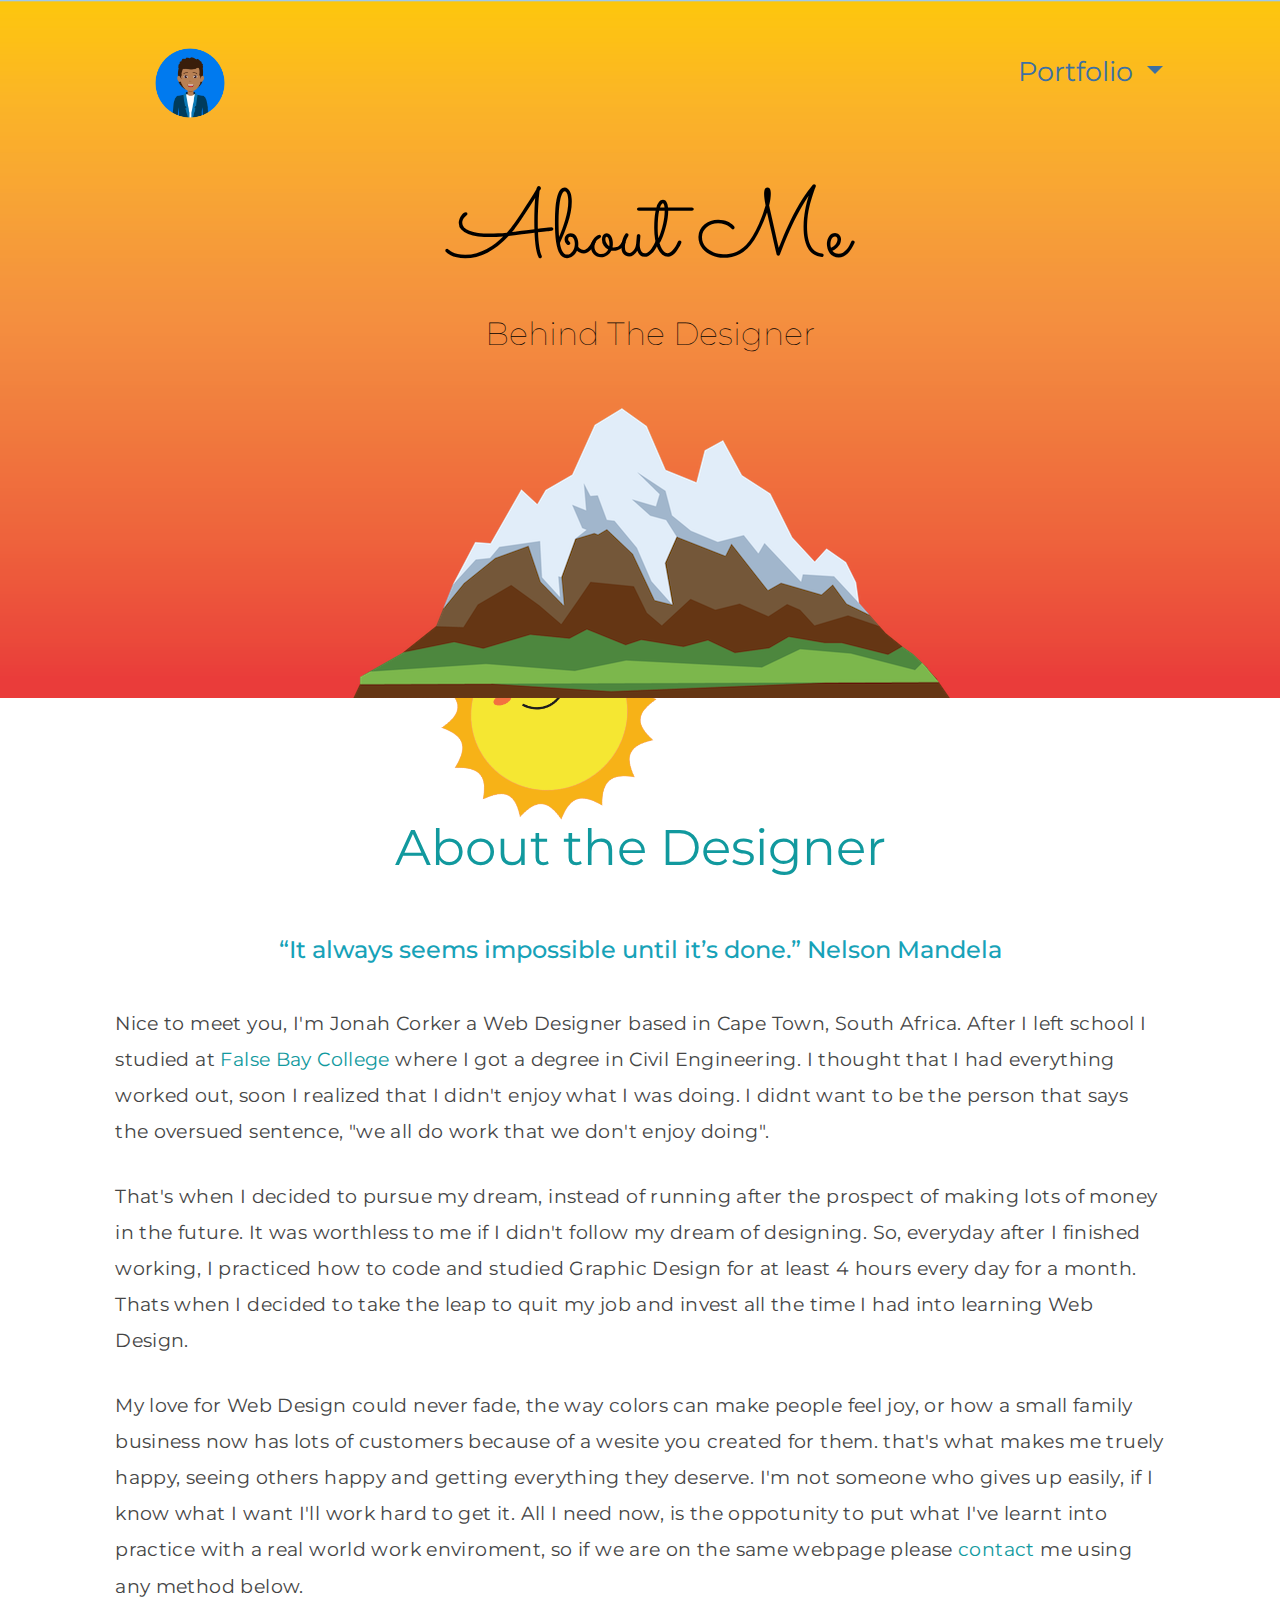
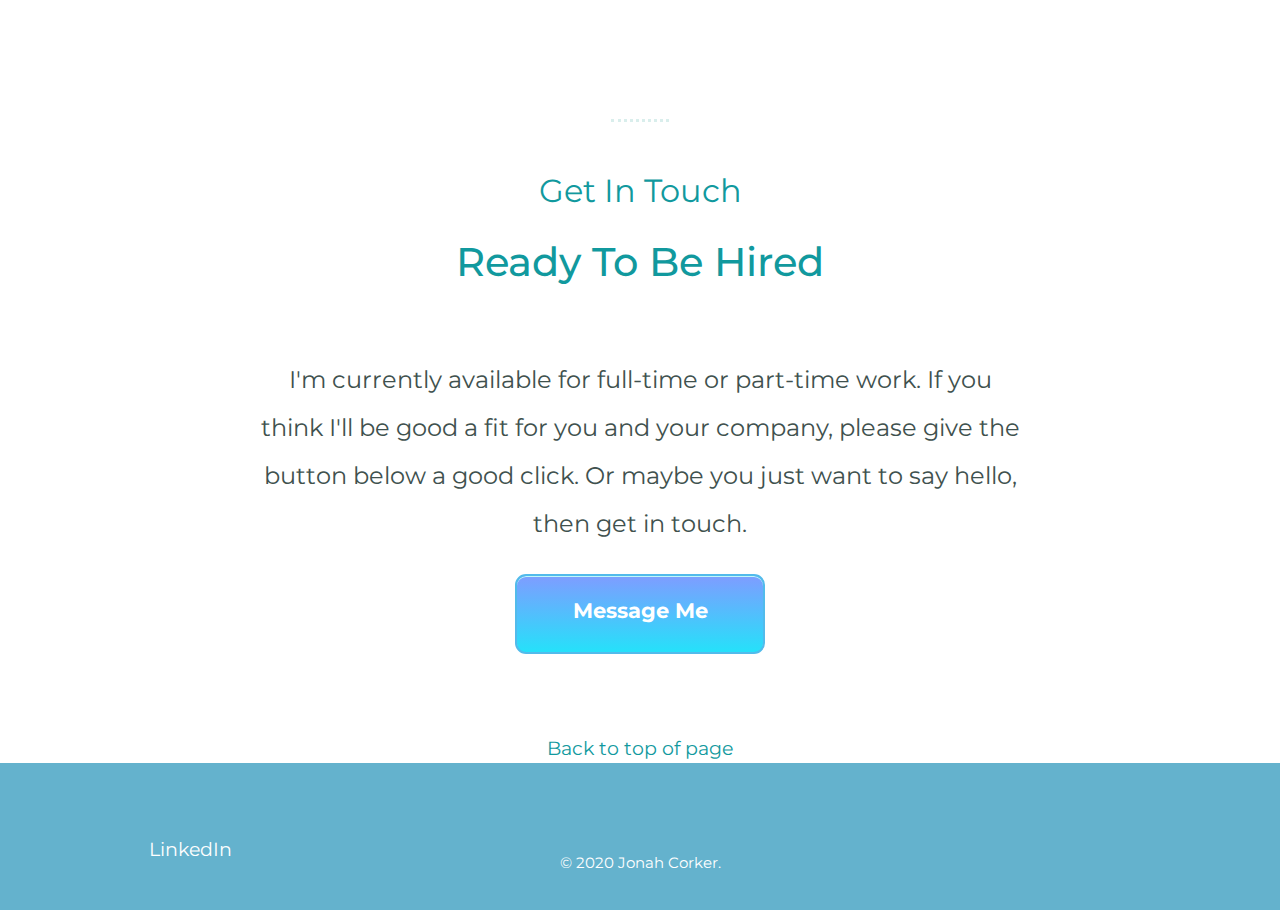
==== About.html @ 1d86929e "Add files via upload" ====
<!DOCTYPE html>
<html lang="en" dir="ltr">

<head>
  <meta charset="utf-8">

  <title>Jonah Corker-Web Designer</title>
  <link rel="stylesheet" href="https://stackpath.bootstrapcdn.com/bootstrap/4.4.1/css/bootstrap.min.css" integrity="sha384-Vkoo8x4CGsO3+Hhxv8T/Q5PaXtkKtu6ug5TOeNV6gBiFeWPGFN9MuhOf23Q9Ifjh" crossorigin="anonymous">

  <link rel="stylesheet" href="css/styles.css">
  <link rel="stylesheet" href="Queries/queries.css">
  <link rel="icon" href="favicon (4).ico">

  <link href="https://fonts.googleapis.com/css?family=Montserrat|Oswald|Roboto+Condensed|Sacramento|Work+Sans&display=swap" rel="stylesheet">
  <link href="https://fonts.googleapis.com/css?family=Merriweather|Montserrat|Oswald|Roboto+Condensed|Sacramento|Work+Sans&display=swap" rel="stylesheet">



  <script src="https://code.jquery.com/jquery-3.5.1.slim.min.js" integrity="sha384-DfXdz2htPH0lsSSs5nCTpuj/zy4C+OGpamoFVy38MVBnE+IbbVYUew+OrCXaRkfj" crossorigin="anonymous"></script>
  <script src="https://cdn.jsdelivr.net/npm/popper.js@1.16.0/dist/umd/popper.min.js" integrity="sha384-Q6E9RHvbIyZFJoft+2mJbHaEWldlvI9IOYy5n3zV9zzTtmI3UksdQRVvoxMfooAo" crossorigin="anonymous"></script>
  <script src="https://stackpath.bootstrapcdn.com/bootstrap/4.5.0/js/bootstrap.min.js" integrity="sha384-OgVRvuATP1z7JjHLkuOU7Xw704+h835Lr+6QL9UvYjZE3Ipu6Tp75j7Bh/kR0JKI" crossorigin="anonymous"></script>




</head>

<body>
  <a id="top"></a>

<!--////////////////////////////////// NAVBAR///////////////////////////////////// -->


<img class="sunset2" src="images\sunset.png" alt="">

  <nav class="navbar2 navbar-expand-lg">
  <a class="navbar-brand2" href="index.html"><img class=" profileboy3" src="images\jonah.png"></a>

   <ul class="about-down nav-item dropdown">

 <a class="MENU3 nav-link dropdown-toggle" href="#" id="navbarDropdown" role="button" data-toggle="dropdown" aria-haspopup="true" aria-expanded="false">
   Portfolio
 </a>
 <div class="About-dropdown dropdown-menu" aria-labelledby="navbarDropdown">

   <a class="About-dropper dropdown-item" href="Portfolio.html">Web-Design Projects</a>
   <a class="About-dropper dropdown-item" href="Javascript-Games.html">Javascript Projects</a>
 </div>
</ul>

</nav>
<!-- /////////////////////////TOP SECTION SUNSET//////////////// -->

<img class="Sunshine2" src="images\sun.png" alt="smiling sun">

<img class="mountain3" src="images\mountain.png" alt="">

<div class="About-Heading">
  <h1 class="about-me">About Me</h1>
  <h2 class="subheding"> Behind The Designer</h2>
</div>

<!--////////////////// TOP SUNSET SECTION END///////////////////////// -->




<!-- ///////////////////////////About Text Section//////////// -->



<h2 class="Bio">About the Designer</h2>

<h4 class="quote">
  “It always seems impossible until it’s done.” Nelson Mandela
  </h4>




<p class="About-story">Nice to meet you, I'm Jonah Corker a Web Designer based in Cape Town, South Africa.
  After I left school I studied at <a class="contactabout" href="https://www.falsebaycollege.co.za/index.php?option=com_content&view=featured&Itemid=101">False Bay College</a>
  where I got a degree in Civil Engineering. I thought that I had everything worked out, soon I realized that I didn't enjoy what I was doing. I didnt want to be the person that says
  the oversued sentence, "we all do work that we don't enjoy doing".</p>

<p class="About-story"> That's when I decided to pursue my dream, instead of running after the prospect of making lots of money in the future.
   It was worthless to me if I didn't follow my dream of designing. So, everyday after I finished working, I practiced how to code and studied Graphic Design for at least 4 hours every day for a month.
  Thats when I decided to take the leap to quit my job and invest all the time I had into learning Web Design.</p>

<p class="About-story last-paragraph">My love for Web Design could never fade, the way colors can make people feel joy, or how a small family business now has lots of customers because of a wesite you created for them.
  that's what makes me truely happy, seeing others happy and getting everything they deserve. I'm not someone who gives up easily, if I know what I want I'll work hard to get it. All I need now, is the oppotunity to
  put what I've learnt into practice with a real world work enviroment, so if we are on the same webpage please <a class="contactabout" href="mailto:jonahcorker@gmail.com">contact</a> me using any method below.</p>



    <hr>






<div id="contactsection">


  <div class="contact-me">
    <h2 class="end-heading">Get In Touch</h2>
    <h3 class="endsentence">Ready To Be Hired</h3>

    <p class="contact">I'm currently available for full-time or part-time work.
      If you think I'll be good a fit for you and your company, please give the button below a good click. Or maybe you just want to say hello, then get in touch. <table>
      </table>
    </p>

    <a class="testbutton" href="mailto:jonahcorker@gmail.com">Message Me</a>
  </div>

<a class="top" href="#top">Back to top of page</a>




  <div class="bottom-container">


<a class="socials" href="https://www.linkedin.com/in/jonah-corker/">LinkedIn</a>

    <p class="cc">© 2020 Jonah Corker.</p>
  </div>


</div>

<script src="https://ajax.googleapis.com/ajax/libs/jquery/3.3.1/jquery.min.js"></script>
  <script src="index.js" charset="utf-8"></script>
</body>

</html>
---- css/styles.css ----
html, body {
  color: #40514E;
  margin: 0;
  text-align: center;
  font-family: 'Montserrat';
  width: 100%;
  margin: 0px;
  padding: 0px;
  overflow-x: hidden;
}

a {
  text-decoration: none;
}

.top{

  font-size: 1.2rem;
  color: #11999E;
  margin-bottom: 200px;
}



h1 {
  margin-top: 0;
  font-family: 'Sacramento';
  font-size: 6rem;
  margin: 10px 0px 20px 0px;
  color: #66BFBF;
}

h2 {
  font-family: 'Montserrat';
  font-size: 2rem;
  color: #11999E;
  font-weight: normal;
  margin-top: 20px;
}

h3 {
  color: #11999E;
  font-size: 2rem;
}

hr {
  border: dotted;
  color: #d9eeec;
  width: 4%;
  border-bottom: none;
  margin: 50px auto;
}

p {
  font-size: 1.5rem;
}

.navbar-brand {
  margin-left: 10%;
  padding: 40px;
}

.dropper {
  color: #3c70a4;
}

.profileboy3 {
  padding: 1px;
  border-radius: 100%;
}

.nav-item {
  margin-right: 5%;
  padding: 10px;
}

.navbar {
  background-color: #d9eeec;
}

.navbar .navbar-brand {
  color: #64b2cd;
}

.nav-link {
  position: relative;
  right: 5rem;
  color: #3c70a4;
  font-size: 1.3rem;
  padding-right: 200px;
}

.index-menu{
  background-color: #11999E;

}
.index-menu:hover{
  background-color:#d9eeec; ;
}
.index-dropper{
  color: white;
}
.index-dropper:hover{
  color: white;
  background-color: #11999E;
}

.lesson-picker {
  -webkit-transition: all 1s ease;
  /* Safari and Chrome */
  -moz-transition: all 1s ease;
  /* Firefox */
  -ms-transition: all 1s ease;
  /* IE 9 */
  -o-transition: all 1s ease;
  /* Opera */
  transition: all 1s ease;
}

.lesson-picker:hover {
  -webkit-transform: scale(1.02);
  /* Safari and Chrome */
  -moz-transform: scale(1.02);
  /* Firefox */
  -ms-transform: scale(1.02);
  /* IE 9 */
  -o-transform: scale(1.02);
  /* Opera */
  transform: scale(1.07);
}









.profileboy3 {
  height: 72px;
  width: 72px;
}

.topcontainer {
  background-color: #d9eeec;
  position: relative;
  padding: 90px 0px 0px 0px;
  display: block;
}

.middle-container {
  margin: 100px 0px;
}

.bottom-container {
  background-color: #64b2cd;
  padding: 40px 0 20px;
}

.cc {
  color: white;
  font-size: 15px;
  padding-top: 20px;
}

.greeting {
  font-size: 2.6rem;
}

.aka {
  padding-bottom: 15px;
}

.intro {
  width: 40%;
  margin: auto;
  font-size: 1.9rem;
  padding-top: 20px;
}

.profileboy {
  border-radius: 100px;
  width: 170px;
  height: 170px;
}

.profile {
  text-align: center;
  padding: 20px 0px 60px 0px
}

.skills-heading {
  font-size: 2.4rem;
  ;
}

.skill-row {
  padding-top: 30px;
}

.skills {
  padding: 30px 0px 0px 0px;
}

.skillsheading {
  padding-bottom: 40px;
  font-family: "Montserrat";
}

.profileboy2 {
  border-radius: 100px;
  width: 38%;
  float: left;
  padding-right: 40px;
  padding-bottom: 40px;
}

.skill-row {
  width: 60%;
  margin: 24px auto 100px auto;
  text-align: left;
  line-height: 2;
  padding-bottom: 5px;
}

.design-line {
  padding-left: 30px;
}

.monitor {
  float: right;
  padding: 30px
}

.cloud1 {
  position: absolute;
  top: 40px;
  left: 850px;
}

.cloud2 {
  position: absolute;
  top: 200px;
  left: 320px;
}

.mountain {
  position: relative;
}

.Sunshine {
  position: absolute;
  right: 420px;
  bottom: 140px;
  width: 17%;
}

.contact {
  width: 60%;
  margin: 50px auto 10px;
  line-height: 2;
}

.contact-me {
  padding: 0 0 5rem;
  ;
}

.testbutton {
  -moz-box-shadow: inset 0px 1px 0px 0px #c0f8fa;
  -webkit-box-shadow: inset 0px 1px 0px 0px #c0f8fa;
  box-shadow: inset 0px 1px 0px 0px #c0f8fa;
  background: -webkit-gradient(linear, left top, left bottom, color-stop(0.05, #7aa0ff), color-stop(1, #25e1fa));
  background: -moz-linear-gradient(center top, #7aa0ff 5%, #25e1fa 100%);
  filter: progid:DXImageTransform.Microsoft.gradient(startColorstr='#7aa0ff', endColorstr='#25e1fa');
  background-color: #7aa0ff;
  -webkit-border-top-left-radius: 11px;
  -moz-border-radius-topleft: 11px;
  border-top-left-radius: 11px;
  -webkit-border-top-right-radius: 11px;
  -moz-border-radius-topright: 11px;
  border-top-right-radius: 11px;
  -webkit-border-bottom-right-radius: 11px;
  -moz-border-radius-bottomright: 11px;
  border-bottom-right-radius: 11px;
  -webkit-border-bottom-left-radius: 11px;
  -moz-border-radius-bottomleft: 11px;
  border-bottom-left-radius: 11px;
  text-indent: 0;
  border: 2px solid #52bbeb;
  display: inline-block;
  color: #ffffff;
  font-family: "Montserrat"sans-serif;
  font-size: 21px;
  font-weight: bold;
  font-style: normal;
  height: 80px;
  line-height: 70px;
  width: 250px;
  text-decoration: none;
}

.testbutton:hover {
  text-decoration: none;
  text-align: center;
  text-shadow: 1px 1px 0px #54b0cc;
  background: -webkit-gradient(linear, left top, left bottom, color-stop(0.05, #25e1fa), color-stop(1, #7aa0ff));
  background: -moz-linear-gradient(center top, #25e1fa 5%, #7aa0ff 100%);
  filter: progid:DXImageTransform.Microsoft.gradient(startColorstr='#25e1fa', endColorstr='#7aa0ff');
  background-color: #25e1fa;
  color: white;
}

/* .......................Portfolio........................... */
.Portfolio-drop{
  background-color: #66BFBF;
  padding: 1rem 0rem;

}
.Portfolio-drop:hover{
  background-color: #d9eeec;

}


.index-dropper2{
  color: white;
  }
.index-dropper2:hover{
  color: #66BFBF;
  background-color: #d9eeec;

}


.topcontainerportfolio {
  background-color: #16213e;
  position: relative;
  padding: 90px 0px 0px 0px;
  display: block;
}

.cloud1portfolio {
  position: absolute;
  top: 40px;
  left: 850px;
}

.portfolioheading {
  position: relative;
}

.glowing {
  color: white;
}

.stars {
  position: absolute;
  right: 193px;
  bottom: 63px;
  width: 80%
}

.portfolioheading {
  font-size: 7rem;
  padding-bottom: 30px;
  color:
}

.cloud2portfolio {
  position: absolute;
  top: 200px;
  left: 320px;
  bottom: 400px;
  margin-bottom: 50px;
}

.mountainport {
  position: relative;
  right: -12px;
}

.moon {
  padding-top: 30px;
  position: absolute;
  right: 382px;
  bottom: 150px;
  width: 20%;
}

.laptop-gif {
  border-radius: 100%;
  padding: 20px 0px 20px 0px;
  width: 16%;
}

.middleportfolio-container {
  padding-top: 30px;
  padding-bottom: 30px;
}

.port-heading {
  padding-left: 27%;
  padding-right: 27%;
  font-weight: 600;
  letter-spacing: 10%;
}

.port-paragraph {
  padding: 3% 20% 5% 20%;
}

.second-portfoliocontainer {
  background-color: inherit;
}

#website1 {
  text-align: center;
  padding: 2% 21%;
  background-color: #ff4c68;
  border-collapse: collapse;
}

#website2 {
  background-color: #142850;
  text-align: center;
  padding: 2% 21%;
  border-collapse: collapse;
}

#website3 {
  text-align: center;
  padding: 2% 21%;
  background-color: #e8e4e1;
}

#website4 {
  text-align: center;
  padding: 2% 21%;
  background-color: #ffc38b;
}

.card-text {
  padding-bottom: 2rem;
  padding-top: 2rem;
}

.T-D {
  color: white;
  background-color: #ff4c68;
  padding-bottom: 7rem;
  padding-top: 7rem
}

.D-D {
  color: white;
  background-color: #142850;
  padding-bottom: 2rem;
  padding-top: 3rem
}

.W-D {
  color: black;
  background-color: #e8e4e1;
  padding-bottom: 2rem;
  padding-top: 3rem;
  font-weight: bold;
}

.C-D {
  color: black;
  background-color: #ffc38b;
  padding-bottom: 2rem;
  padding-top: 3rem;
  font-weight: bold;
}

.portsite3 {
  background-color: #e8e4e1;
}

.Tindog-button {
  padding-left: 4em;
  padding-right: 4em;
  padding-top: 1em;
  padding-bottom: 0.9em;
  font-size: 2rem;
  font-weight: bold;
}

.Design-button {
  padding-left: 4em;
  padding-right: 4em;
  padding-top: 1em;
  padding-bottom: 0.9em;
  font-size: 2rem;
  font-weight: bold;
}

.Wordpress-button {
  padding-left: 4em;
  padding-right: 4em;
  padding-top: 1em;
  padding-bottom: 0.9em;
  font-size: 2rem;
  font-weight: bold;
}

.Wordpress-button {
  padding-left: 4em;
  padding-right: 4em;
  padding-top: 1em;
  padding-bottom: 0.9em;
  font-size: 2rem;
  font-weight: bold;
}

#contactsection2 {
  padding-top: 5%;
}

.contact-section {
  font-weight: 700%;
  font-size: 2rem;
}

.endsentence2 {
  padding-top: 3%;
}

.navbar-toggler-icon {
  font-size: 2.8rem;
  color: #66BFBF;
  margin-left: -128%;
}

/* ///////////////////////////////////ABOUT STYLES////////////////////////////////// */
.navbar2 {
  position: absolute;
}


.navbar-brand2{
position: relative;
top: -40.7rem;
}

.about-down{
position: relative;
top: -46rem;
left: 67rem;
font-size: 1.8rem;
}

.nav-link{
  font-size: 1.7rem;

}

.About-dropdown{
  background-color: #66BFBF;
}
.About-dropdown:hover{
  background-color: #fca652;
}
.About-dropper:hover{
  background-color:  #66BFBF;
}

.clickables {
  position: relative;
  top: -120px;
  right: -900px;
}

.clicks {
  color: black;
}

.Sunshine2 {
  position: absolute;
  transform: rotate(330deg);
  left: 440px;
  bottom: 5rem;
  width: 17%;
}

.sunset2 {
  height: 698px;
}

.mountain3 {
  position: absolute;
  top: 19.42rem;
  right: 330px;
  padding-top: 30px;
}

.Bio{
  padding-top: 100px;
  padding-bottom: 30px;
  font-size: 50px;
}

.quote{
  color: #17a2b8;
  padding: 20px 10px;

}

.About-Heading {
  position: absolute;
  top: 170px;
  right: 430px;
}

.about-me {
  color: black;
  font-weight: 2px;
}

.About-story {
  text-align: left;
  padding-top: 1%;
  padding-left: 9%;
  padding-right: 9%;
  font-weight: 400;
  font-size: 19px;
  letter-spacing: .02em;
  line-height: 1.9em;
  color: #454545;
}

.last-paragraph {
  padding-bottom: 5%;
}

.subheding {
  color: black;
  font-weight: 8;
}

.endsentence{
  font-size: 40px;
  padding: 20px;
}

.bottom-container3 {
  background-color: #64b2cd;
  padding: 40px 0 20px;
}

.socials {
  position: relative;
  right : 450px;
  top: 32px;
  text-decoration: none;
  font-size: 1.2rem;

  margin: 20px 10px;
  color: white;
  padding-top: 10px;
  text-align: left;
}

.socials:hover{
  color:#17a2b8;
}



.contactabout {
  text-decoration: none;
  color: #11999E;
}
/* /////////////////////////////////JAVASCRIPT GAMES/////////////////////// */

.jav-link{
  color: white;
}

.java-menu {
  padding: 1rem 0rem;
  background-color: #d9eeec;
}
.java-menu:hover{
background-color: #11999E;
}

.java-dropper {
  color: #11999E;
}
.java-dropper:hover{
  color: white;
  background-color:  #11999E;
}

.java-Sunshine{
  position: absolute;
  right: 470px;
  bottom: 170px;
  width: 17%;
  transform: rotate(350deg);

}


.java-heading{
  color:white;
  padding-bottom: 3rem;
}


.java-mountain{
position: relative;
right: 8px;

}

.cloud2about{
  position: relative;
  left: -1rem;
  top: -9rem;
}

.Javascript-top{
  background-color: #28abb9;


  display: block;
}


#lessons {
  padding: 2rem 5rem 9rem 9rem;
  text-align: center;
}

.drums{
  height: 10rem;
}
.dicee{
  height: 9.8rem;
}
.simon{
  height: 9.7rem;
}

.card-title {
  font-weight: bold;
  font-size: 1.6rem;
}

.lesson-heading {
  padding-bottom: 6rem;
  font-weight: bold;
  font-size: 3.2rem;
  padding-right: 4rem;
  padding-top: 5rem;
}

.buttons {
  background-color: #132743;
  padding: 1rem;
}
.buttons:hover{
  background-color: #d7385e;
}

.button-heading {
  color: white;
}

.button-two {
  background-color: #373a40;
  color: white;
  padding: 1rem;
}
.button-two:hover{
  background-color: #03c4a1;
  color: white;
}



.second-btn {
  color: white;
}

.button-three {
  background-color: #132743;
  padding: 1rem;
}
.button-three:hover {
  background-color: #ffe05d;
}


.third-btn {
  color: white;


/*//////////////////////////////// ANIMATION/////////////////////////////////////// */
---- Queries/queries.css ----
@media  (max-width: 990px){

  html,body
  {
      width: 100%;
      margin: 0px;
      padding: 0px;
      overflow-x: hidden;
  }

.nav-link{
  font-size: 1.8rem;
}

.name{
  font-size: 9rem;
  position: relative;
    top: 540px;
}

.aka{
  font-size: 3rem;
  position: relative;
    top: 540px;
}

.hello{

font-size: 4rem;

}

.intro{

  font-size: 3rem;
}

h2{
  font-size: 2rem;
}

h3{
  font-size: 2.8rem;
}

h5{
font-size: 2.4rem;

}

  html,body {
    color: #40514E;
    margin: 0;
    text-align: center;
    font-family: 'Montserrat';
    width: 100%;
    margin: 0px;
    padding: 0px;
    overflow-x: hidden;

  }

  .top{
    font-size: 1.6rem;
    color: #11999E;
    padding-bottom: 20px;
  }


.MENU {
position: relative;
left: -50px;
  font-size: 3rem;
  color:#66BFBF;
  margin-left: -150%;
}

.topcontainer{
  height: 100rem;
}
.mountain{
  position:absolute;
  top: 71.66rem;
  right: 9%;
  width: 80%;
}


.Sunshine {
  position: absolute;
  right: 210px;
  bottom: 190px;
  width: 30%;
}

.index-menu{
  width: 50%;
  padding: 2rem 0rem;
}
.index-dropper{
  font-size: 1.8rem;
}



  .profileboy3{
      height: 130px;
      width: 130px;
      position: relative;
      right: 50px;
      z-index: 3;
    }


  .nav-link {
      font-size: 2rem;
        padding-top: 9%;
      padding-bottom: 9%;
      margin-left: 12%;
      text-align: left;
  }





  .cloud1{

  margin-right: 60%;
    z-index: -1;

  }

  .cloud2{
    margin-left: -27%;
    width: 20%;
    z-index: -1;
  }



  p{
    font-size: 2.3rem;
  }

.profileboy2{
  width: 60%;
}


.development{
width: 60%;
}

.end-heading{
  font-size: 3rem;
}
.endsentence{
  font-size: 2.4rem;
}

  .profile{
    font-size: 2rem;
  }

.testbutton{
  height: 90px;
  line-height: 90px;
  width: 300px;
}


  /* PORTFOLIO........................ */



  .cloud1portfolio{
    margin-left: -11%;
  }


.topcontainerportfolio{
  height: 100rem;
}

.mountainport{
  z-index: 2;
  position:absolute;
  top: 71.66rem;
  right: 9%;
  width: 80%;
}


.portfolioheading{
  position: relative;
    top: 540px;

    text-align: center;
font-size: 8rem;
}



  .moon {
    padding-top: 60px;
    position: absolute;
    right: 190px;
    bottom: 200px;
    width: 30%;
  }

  .stars {
    position: absolute;
    right: 216px;
    bottom: 640px;
    width: 100%;

  font-size: 40px;
  }

.portfolioheading{
  font-size: 10rem;
}

.Portfolio-drop  {
width: 50%;
}
.index-dropper2{
  padding-top: 1rem;
  padding-left: 3rem;
  font-size: 2rem;
  text-align: center;
}


  .cloud2portfolio{
      margin-left: -27%;
  }

  .laptop-gif{
    width: 30%;
  }

.port-heading{
  font-size: 3rem;

}

.port-paragraph{
  font-size: 2.8rem;
}

#website1{
 width: 100%;
height: 100%;
padding-left: 70px;
 }

#website2{
  width: 100%;
 height: 100%;
padding-left: 70px;
}

#website3{
  width: 100%;
 height: 100%;
padding-left: 70px;
font-weight: bold;
}

#website4{
  width: 100%;
 height: 100%;
padding-left: 70px;
}



.contact-section{
  font-size: 3.2rem;
}



.socials {
  position: relative;
  right : 266px;
  top: 21px;
  text-decoration: none;
  font-size: 1.2rem;

  margin: 20px 10px;
  color: white;
  padding-top: 10px;
  text-align: left;
}

/* ABOUT QUERIES/////////////// */
.About-dropper{
  font-size: 1.8rem;
}

.nav-item{
  padding-left: 27px;
  margin-right: 5%;
  padding-top: 20px;
  padding-bottom: 20px;
  font-size: 1.7rem;
}


.MENU3{
  position:absolute;
  left: -29rem;
  top:  -119rem;
    font-size: 2.4rem;
    color:black;
    font-size: 2.8rem;
}

.navbar-brand2{
position: relative;
left: 10rem;
top: -157rem;
}


.MENU2{

  position: relative;
  font-size: 2.8rem;
  left: 45rem;
  color: black;
}

.about-me{
  position: relative;
    top: 540px;
    right: -200px;
    text-align: center;
font-size: 7rem;
}

.sunset2 {
  height: 160rem;
width: 100%;
}

.subheding{
padding-top: 560px;
text-align: center;
position: relative;
right: -200px;
font-size: 2.3rem;
}

.mountain3 {
  position:absolute;
  top: 129.80rem;
  right: 9%;
  width: 80%;

}

.Sunshine2 {
  position: absolute;
  transform: rotate(330deg);
  left: 10rem;
  top: 132rem;
  width: 30%;
}

.About-story{
  font-size: 1.7rem;
  padding-bottom: 30px;
}

.About-dropdown{

  padding: 2rem 0rem;
}
.About-dropper{
  font-size: 2rem;
}


/*/////////////////////////// JAVASCRIPT-GAME///////////////////////////////// */

.MENU-java{
  position: relative;
    left: -50px;
  font-size: 2.6rem;
  color:#d9eeec;
  margin-left: -150%;
}

.java-drop{
  width: 50%;

}

.java-Sunshine{
  position: absolute;
  right: 340px;
  bottom: 255px;
  width: 30%;
  transform: rotate(350deg);
}
.Javascript-top{
  height: 110rem;
}




.java-mountain{
  position:absolute;
  top: 81.66rem;
  right: 9%;
  width: 80%;
}


.java-heading{
  position: relative;
    top: 540px;

    text-align: center;
font-size: 8rem;
}

.cloud2about{
  padding-right: 370px;
  padding-top: 650px;
  width: 60%;
}

.cloud1java{
position: relative;
top: 30rem;
left: 10rem;
width: 20%;
}

.java-menu{
  width: 50%;
  padding: 2rem 0rem;
}
.java-dropper{
  font-size: 1.8rem;
}



/* MEDIA........................................... */
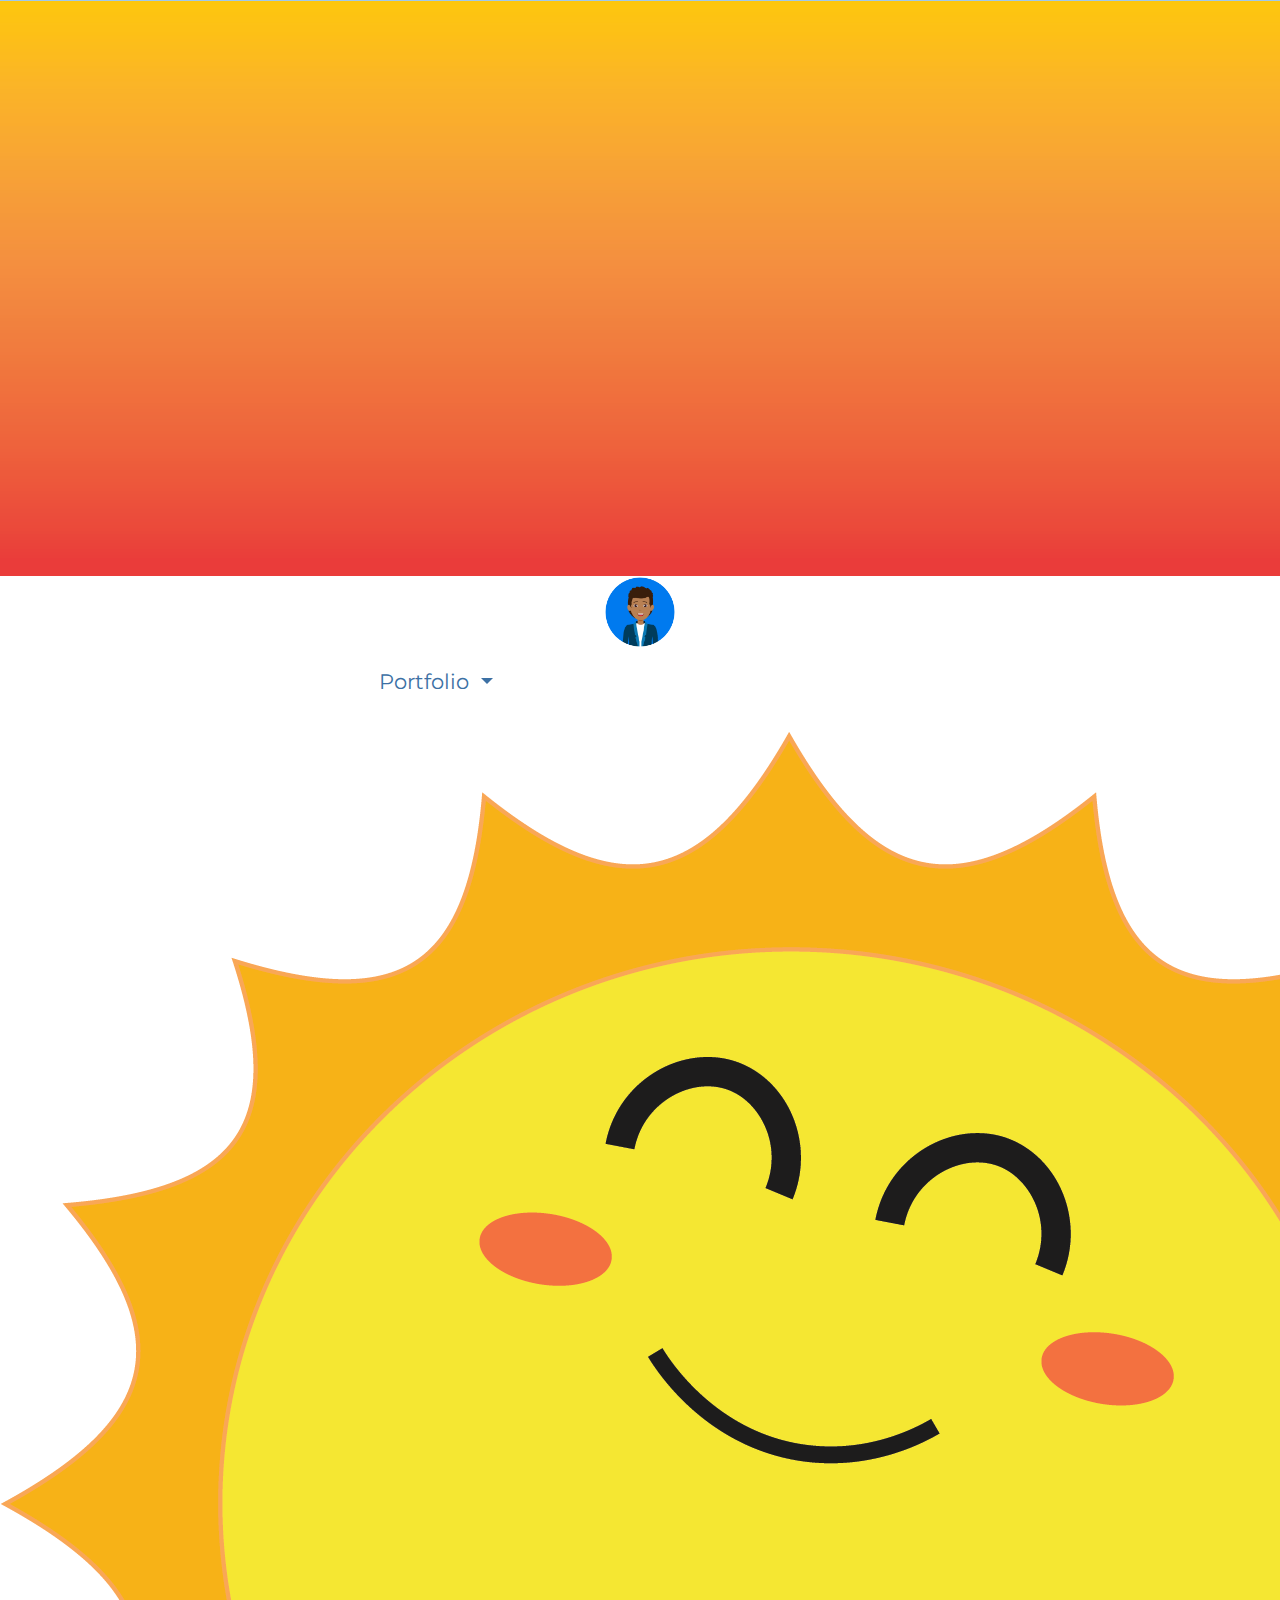
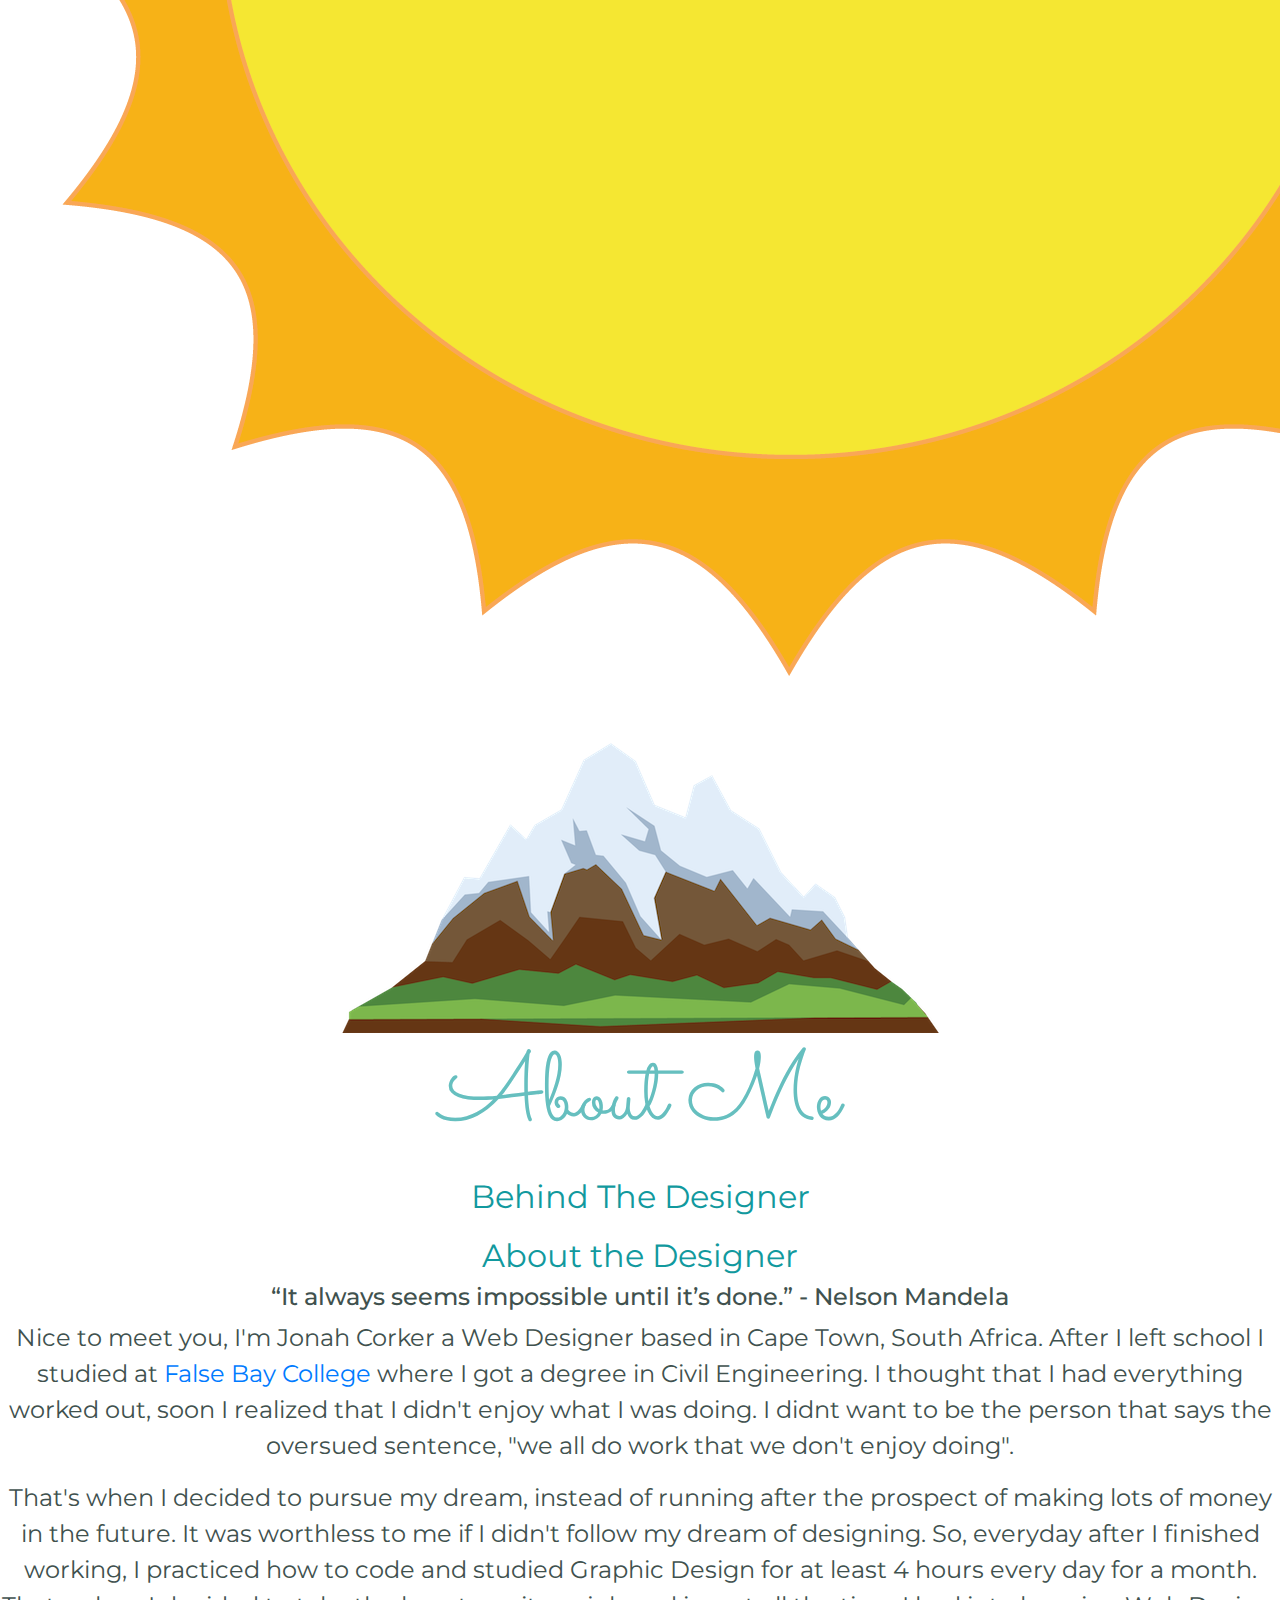
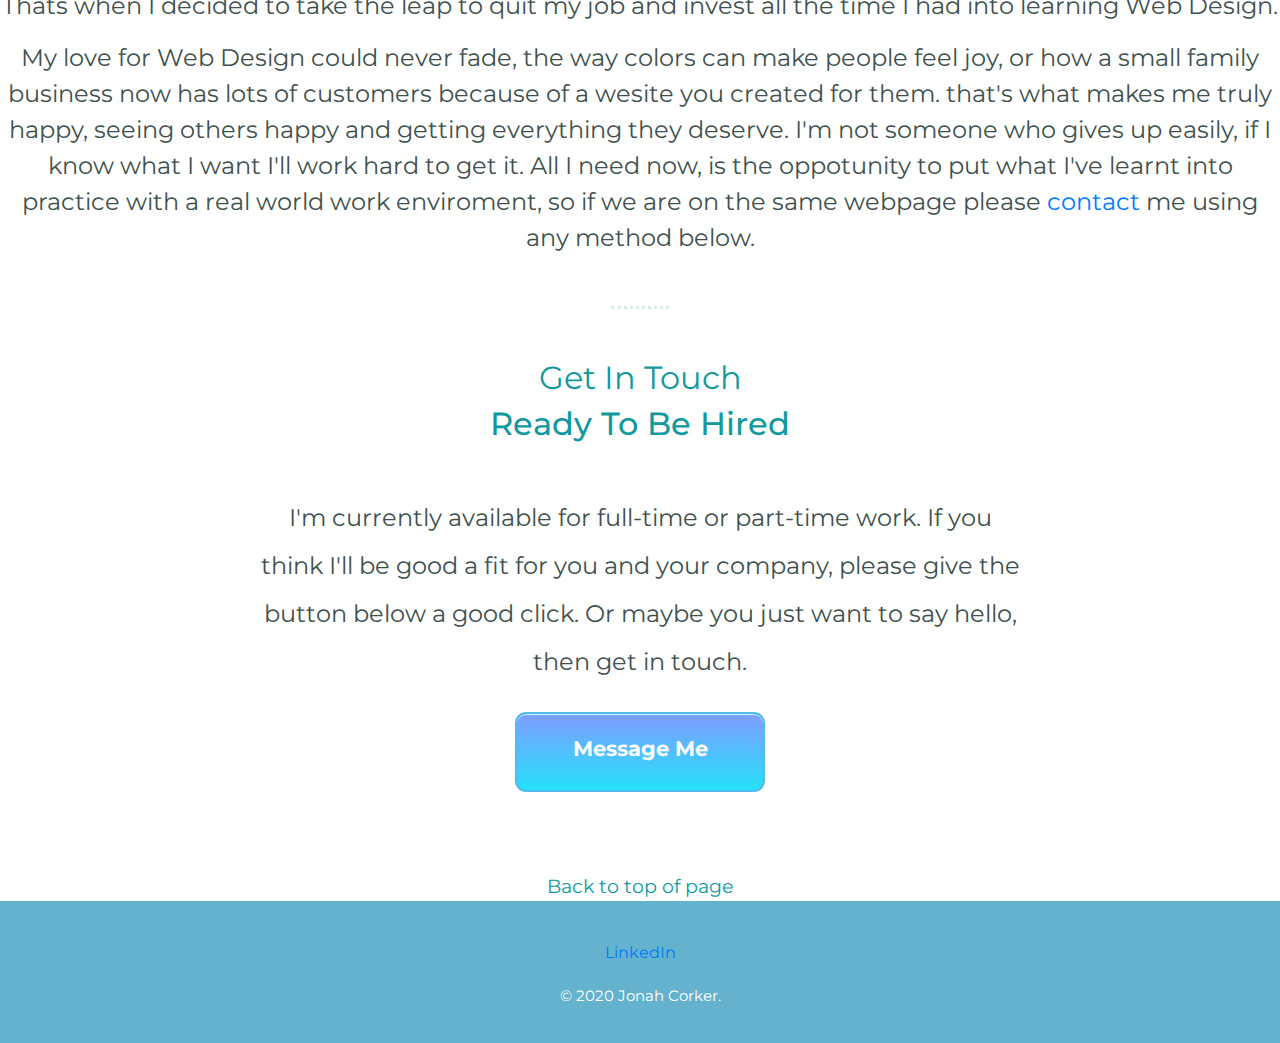
==== commit ea0aa97e: "Add files via upload" ====
--- a/About.html
+++ b/About.html
@@ -7,9 +7,12 @@
   <title>Jonah Corker-Web Designer</title>
   <link rel="stylesheet" href="https://stackpath.bootstrapcdn.com/bootstrap/4.4.1/css/bootstrap.min.css" integrity="sha384-Vkoo8x4CGsO3+Hhxv8T/Q5PaXtkKtu6ug5TOeNV6gBiFeWPGFN9MuhOf23Q9Ifjh" crossorigin="anonymous">
 
+
   <link rel="stylesheet" href="css/styles.css">
-  <link rel="stylesheet" href="Queries/queries.css">
+
   <link rel="icon" href="favicon (4).ico">
+
+<link rel="stylesheet" href="Queries\queries.css">
 
   <link href="https://fonts.googleapis.com/css?family=Montserrat|Oswald|Roboto+Condensed|Sacramento|Work+Sans&display=swap" rel="stylesheet">
   <link href="https://fonts.googleapis.com/css?family=Merriweather|Montserrat|Oswald|Roboto+Condensed|Sacramento|Work+Sans&display=swap" rel="stylesheet">
@@ -29,6 +32,8 @@
   <a id="top"></a>
 
 <!--////////////////////////////////// NAVBAR///////////////////////////////////// -->
+<section class="Aboutqueries">
+
 
 
 <img class="sunset2" src="images\sunset.png" alt="">
@@ -72,7 +77,7 @@
 <h2 class="Bio">About the Designer</h2>
 
 <h4 class="quote">
-  “It always seems impossible until it’s done.” Nelson Mandela
+  “It always seems impossible until it’s done.” - Nelson Mandela
   </h4>
 
 
@@ -88,7 +93,7 @@
   Thats when I decided to take the leap to quit my job and invest all the time I had into learning Web Design.</p>
 
 <p class="About-story last-paragraph">My love for Web Design could never fade, the way colors can make people feel joy, or how a small family business now has lots of customers because of a wesite you created for them.
-  that's what makes me truely happy, seeing others happy and getting everything they deserve. I'm not someone who gives up easily, if I know what I want I'll work hard to get it. All I need now, is the oppotunity to
+  that's what makes me truly happy, seeing others happy and getting everything they deserve. I'm not someone who gives up easily, if I know what I want I'll work hard to get it. All I need now, is the oppotunity to
   put what I've learnt into practice with a real world work enviroment, so if we are on the same webpage please <a class="contactabout" href="mailto:jonahcorker@gmail.com">contact</a> me using any method below.</p>
 
 
@@ -131,6 +136,8 @@
 
 </div>
 
+</section>
+
 <script src="https://ajax.googleapis.com/ajax/libs/jquery/3.3.1/jquery.min.js"></script>
   <script src="index.js" charset="utf-8"></script>
 </body>
--- a/css/styles.css
+++ b/css/styles.css
@@ -536,144 +536,7 @@
 }
 
 /* ///////////////////////////////////ABOUT STYLES////////////////////////////////// */
-.navbar2 {
-  position: absolute;
-}
-
-
-.navbar-brand2{
-position: relative;
-top: -40.7rem;
-}
-
-.about-down{
-position: relative;
-top: -46rem;
-left: 67rem;
-font-size: 1.8rem;
-}
-
-.nav-link{
-  font-size: 1.7rem;
-
-}
-
-.About-dropdown{
-  background-color: #66BFBF;
-}
-.About-dropdown:hover{
-  background-color: #fca652;
-}
-.About-dropper:hover{
-  background-color:  #66BFBF;
-}
-
-.clickables {
-  position: relative;
-  top: -120px;
-  right: -900px;
-}
-
-.clicks {
-  color: black;
-}
-
-.Sunshine2 {
-  position: absolute;
-  transform: rotate(330deg);
-  left: 440px;
-  bottom: 5rem;
-  width: 17%;
-}
-
-.sunset2 {
-  height: 698px;
-}
-
-.mountain3 {
-  position: absolute;
-  top: 19.42rem;
-  right: 330px;
-  padding-top: 30px;
-}
-
-.Bio{
-  padding-top: 100px;
-  padding-bottom: 30px;
-  font-size: 50px;
-}
-
-.quote{
-  color: #17a2b8;
-  padding: 20px 10px;
-
-}
-
-.About-Heading {
-  position: absolute;
-  top: 170px;
-  right: 430px;
-}
-
-.about-me {
-  color: black;
-  font-weight: 2px;
-}
-
-.About-story {
-  text-align: left;
-  padding-top: 1%;
-  padding-left: 9%;
-  padding-right: 9%;
-  font-weight: 400;
-  font-size: 19px;
-  letter-spacing: .02em;
-  line-height: 1.9em;
-  color: #454545;
-}
-
-.last-paragraph {
-  padding-bottom: 5%;
-}
-
-.subheding {
-  color: black;
-  font-weight: 8;
-}
-
-.endsentence{
-  font-size: 40px;
-  padding: 20px;
-}
-
-.bottom-container3 {
-  background-color: #64b2cd;
-  padding: 40px 0 20px;
-}
-
-.socials {
-  position: relative;
-  right : 450px;
-  top: 32px;
-  text-decoration: none;
-  font-size: 1.2rem;
-
-  margin: 20px 10px;
-  color: white;
-  padding-top: 10px;
-  text-align: left;
-}
-
-.socials:hover{
-  color:#17a2b8;
-}
-
-
-
-.contactabout {
-  text-decoration: none;
-  color: #11999E;
-}
+
 /* /////////////////////////////////JAVASCRIPT GAMES/////////////////////// */
 
 .jav-link{
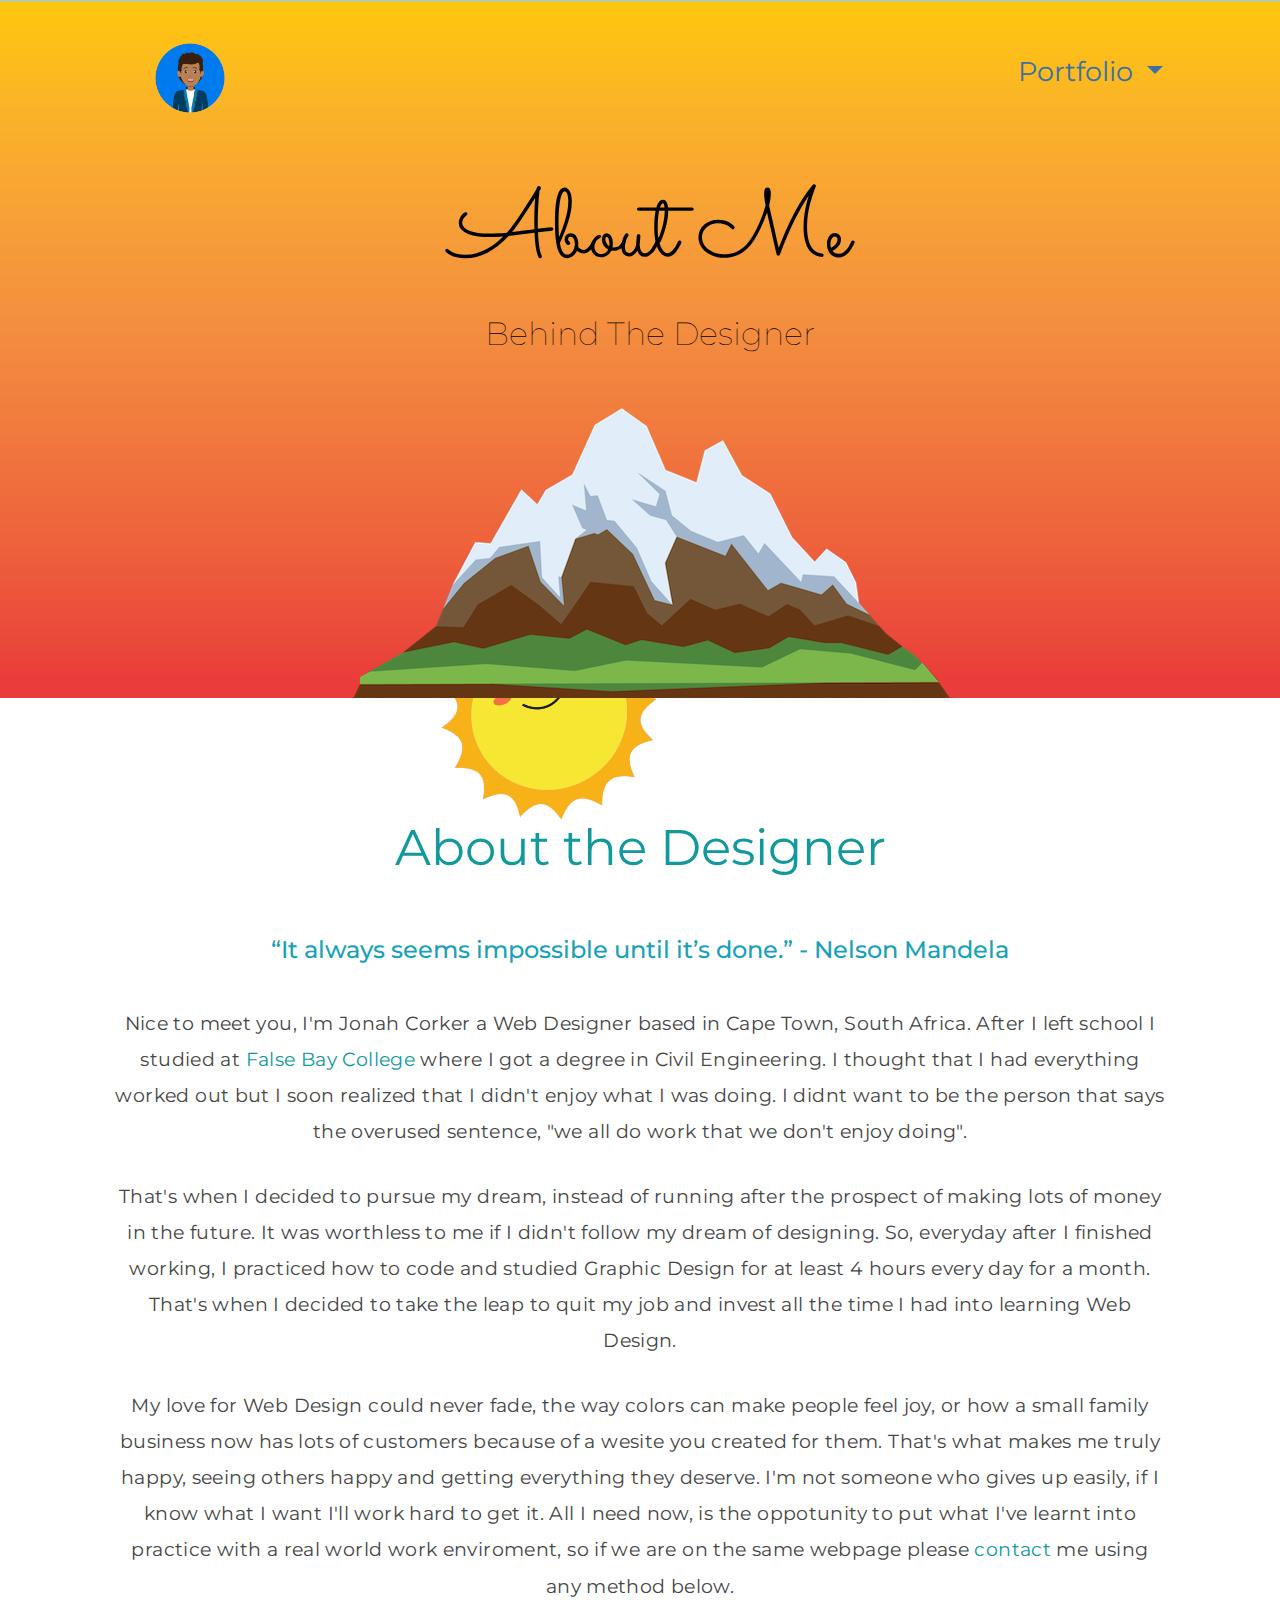
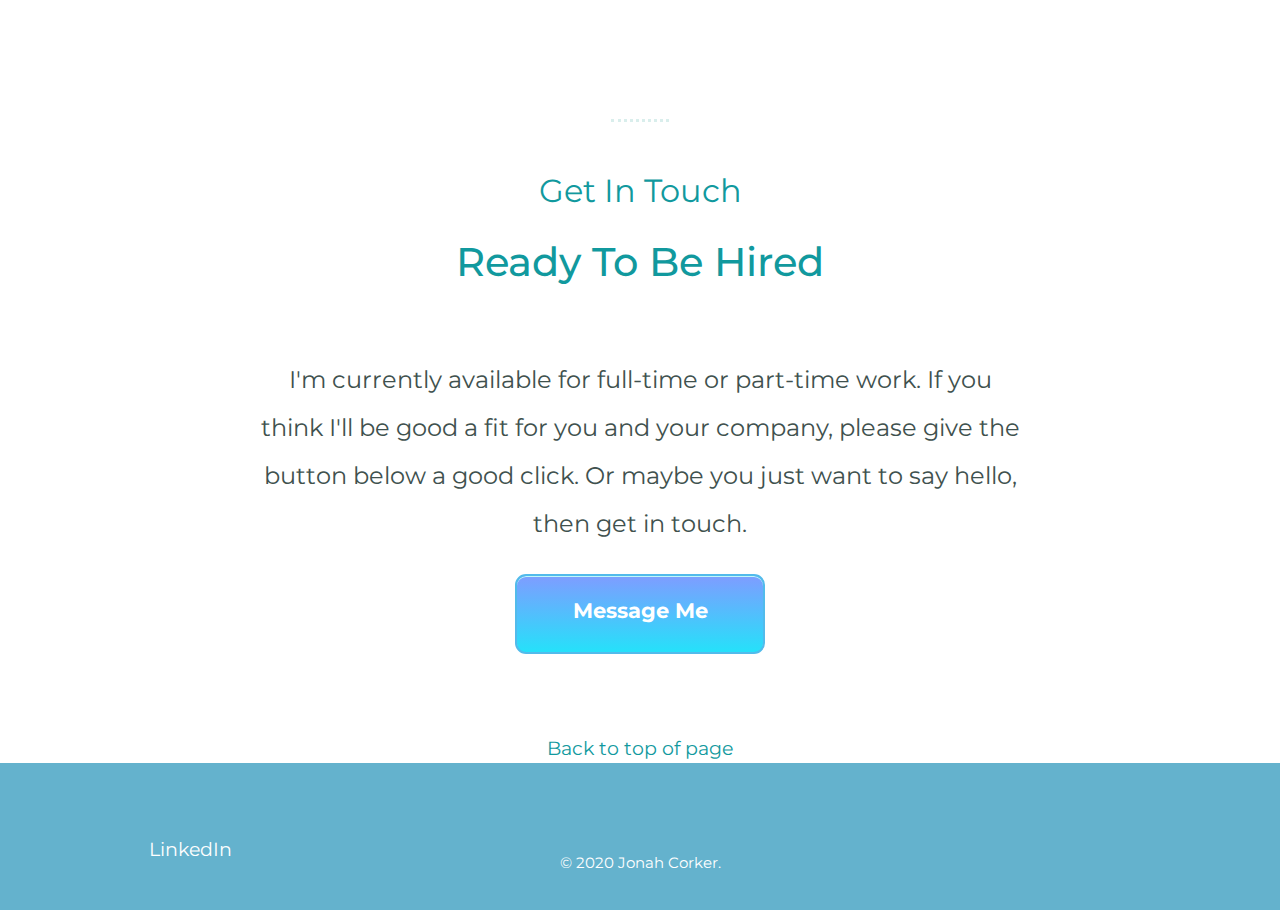
==== commit 0d402a11: "Add files via upload" ====
--- a/About.html
+++ b/About.html
@@ -56,7 +56,7 @@
 </nav>
 <!-- /////////////////////////TOP SECTION SUNSET//////////////// -->
 
-<img class="Sunshine2" src="images\sun.png" alt="smiling sun">
+<img class="Sunshine2 sunshinequeries" src="images\sun.png" alt="smiling sun">
 
 <img class="mountain3" src="images\mountain.png" alt="">
 
@@ -85,15 +85,15 @@
 
 <p class="About-story">Nice to meet you, I'm Jonah Corker a Web Designer based in Cape Town, South Africa.
   After I left school I studied at <a class="contactabout" href="https://www.falsebaycollege.co.za/index.php?option=com_content&view=featured&Itemid=101">False Bay College</a>
-  where I got a degree in Civil Engineering. I thought that I had everything worked out, soon I realized that I didn't enjoy what I was doing. I didnt want to be the person that says
-  the oversued sentence, "we all do work that we don't enjoy doing".</p>
+  where I got a degree in Civil Engineering. I thought that I had everything worked out but I soon realized that I didn't enjoy what I was doing. I didnt want to be the person that says
+  the overused sentence, "we all do work that we don't enjoy doing".</p>
 
 <p class="About-story"> That's when I decided to pursue my dream, instead of running after the prospect of making lots of money in the future.
    It was worthless to me if I didn't follow my dream of designing. So, everyday after I finished working, I practiced how to code and studied Graphic Design for at least 4 hours every day for a month.
-  Thats when I decided to take the leap to quit my job and invest all the time I had into learning Web Design.</p>
+  That's when I decided to take the leap to quit my job and invest all the time I had into learning Web Design.</p>
 
 <p class="About-story last-paragraph">My love for Web Design could never fade, the way colors can make people feel joy, or how a small family business now has lots of customers because of a wesite you created for them.
-  that's what makes me truly happy, seeing others happy and getting everything they deserve. I'm not someone who gives up easily, if I know what I want I'll work hard to get it. All I need now, is the oppotunity to
+  That's what makes me truly happy, seeing others happy and getting everything they deserve. I'm not someone who gives up easily, if I know what I want I'll work hard to get it. All I need now, is the oppotunity to
   put what I've learnt into practice with a real world work enviroment, so if we are on the same webpage please <a class="contactabout" href="mailto:jonahcorker@gmail.com">contact</a> me using any method below.</p>
 
 
--- a/css/styles.css
+++ b/css/styles.css
@@ -536,7 +536,142 @@
 }
 
 /* ///////////////////////////////////ABOUT STYLES////////////////////////////////// */
-
+.navbar2 {
+  position: absolute;
+}
+
+
+.navbar-brand2{
+position: relative;
+top: -41rem;
+width: 30%;
+height: 30%
+
+}
+
+.about-down{
+position: relative;
+top: -46rem;
+left: 67rem;
+font-size: 1.8rem;
+}
+
+.nav-link{
+  font-size: 1.7rem;
+
+}
+
+.About-dropdown{
+  background-color: #66BFBF;
+}
+.About-dropdown:hover{
+  background-color: #fca652;
+}
+.About-dropper:hover{
+  background-color:  #66BFBF;
+}
+
+
+.clicks {
+  color: black;
+}
+
+.Sunshine2 {
+  position: absolute;
+  transform: rotate(330deg);
+  left: 440px;
+  bottom: 5rem;
+  width: 17%;
+}
+
+.sunset2 {
+  height: 698px;
+}
+
+.mountain3 {
+  position: absolute;
+  top: 19.42rem;
+  right: 330px;
+  padding-top: 30px;
+}
+
+.Bio{
+  padding-top: 100px;
+  padding-bottom: 30px;
+  font-size: 50px;
+}
+
+.quote{
+  color: #17a2b8;
+  padding: 20px 10px;
+
+}
+
+.About-Heading {
+  position: absolute;
+  top: 170px;
+  right: 430px;
+}
+
+.about-me {
+  color: black;
+  font-weight: 2px;
+}
+
+.About-story {
+
+  padding-top: 1%;
+  padding-left: 9%;
+  padding-right: 9%;
+  font-weight: 400;
+  font-size: 19px;
+  letter-spacing: .02em;
+  line-height: 1.9em;
+  color: #454545;
+}
+
+.last-paragraph {
+  padding-bottom: 5%;
+}
+
+.subheding {
+  color: black;
+  font-weight: 8;
+}
+
+.endsentence{
+  font-size: 40px;
+  padding: 20px;
+}
+
+.bottom-container3 {
+  background-color: #64b2cd;
+  padding: 40px 0 20px;
+}
+
+.socials {
+  position: relative;
+  right : 450px;
+  top: 32px;
+  text-decoration: none;
+  font-size: 1.2rem;
+
+  margin: 20px 10px;
+  color: white;
+  padding-top: 10px;
+  text-align: left;
+}
+
+.socials:hover{
+  color:#17a2b8;
+}
+
+
+
+.contactabout {
+  text-decoration: none;
+  color: #11999E;
+}
 /* /////////////////////////////////JAVASCRIPT GAMES/////////////////////// */
 
 .jav-link{
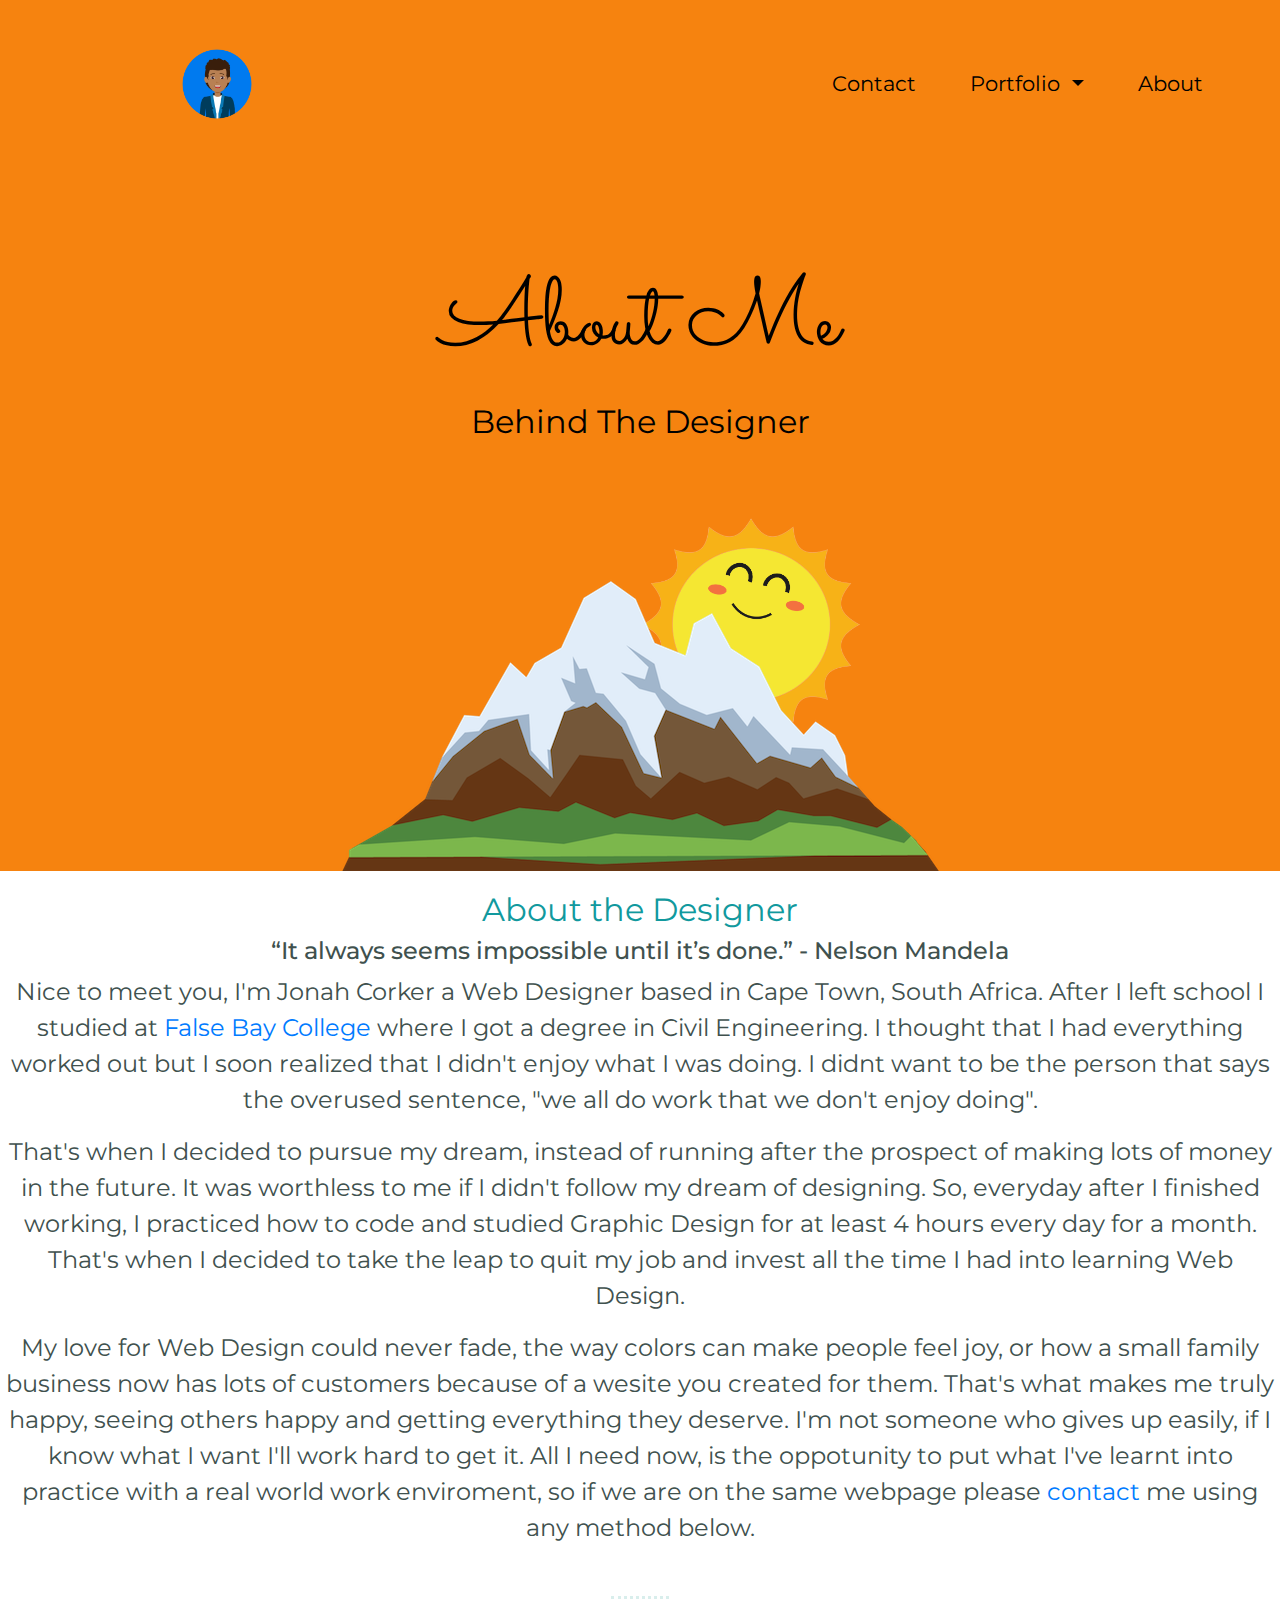
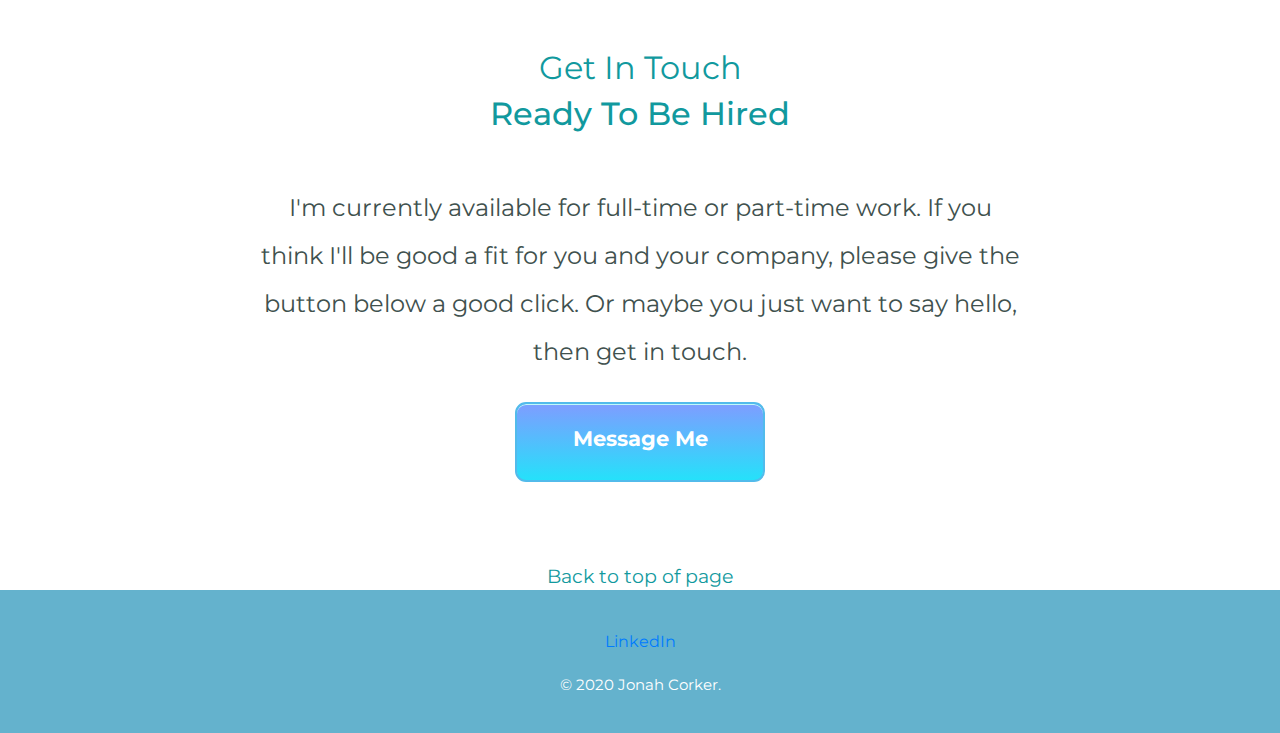
==== commit cb3bbcf2: "Add files via upload" ====
--- a/About.html
+++ b/About.html
@@ -29,41 +29,63 @@
 </head>
 
 <body>
+
   <a id="top"></a>
 
 <!--////////////////////////////////// NAVBAR///////////////////////////////////// -->
-<section class="Aboutqueries">
+<nav class="navbar navbar-expand-lg" style="background-color: #f6830f;">
+  <a class="navbar-brand" href="index.html"><img class=" profileboy3" src=" images\jonah.png" alt="profile"></a>
+  <button class=" custom-toggler navbar-toggler" type="button" data-toggle="collapse" data-target="#navbarNav" aria-controls="navbarNav" aria-expanded="false" aria-label="Toggle navigation">
+    <span class="MENU3 navbar-toggler-icon">Menu</span>
+  </button>
+  <div class="collapse navbar-collapse" id="navbarNav">
+    <ul class="navbar-nav ml-auto">
+      <li class="nav-item active">
+        <a class="about-link nav-link" href="#contactsection">Contact</a>
+      </li>
+      <li class="nav-item dropdown">
+    <a class="about-link nav-link dropdown-toggle" href="#" id="navbarDropdown" role="button" data-toggle="dropdown" aria-haspopup="true" aria-expanded="false">
+      Portfolio
+    </a>
+    <div class="About-dropdown dropdown-menu" aria-labelledby="navbarDropdown">
+
+      <a class="about-dropper dropdown-item" href="Portfolio.html">Web Projects</a>
+      <a class="about-dropper dropdown-item" href="Javascript-Games.html">Javascript Projects</a>
+    </div>
+  </li>
+
+      <li class="nav-item">
+        <a class="about-link nav-link" href="About.html">About</a>
+      </li>
+
+  </ul>
+  </div>
+</nav>
+
+
+<!-- /////////////////////////TOP SECTION SUNSET//////////////// -->
+
+<div class=" About-row row-full topcontainer">
+
+<div class="top-headings">
+  <h1 class="Aboutme">About Me </h1>
+  <h2 class="bhd">Behind The Designer</h2>
+</div>
 
 
 
-<img class="sunset2" src="images\sunset.png" alt="">
+          <img class="Sunshine"src="images\sun.png" alt="smiling sun">
 
-  <nav class="navbar2 navbar-expand-lg">
-  <a class="navbar-brand2" href="index.html"><img class=" profileboy3" src="images\jonah.png"></a>
 
-   <ul class="about-down nav-item dropdown">
+          <img class="mountain"src="images/mountain.png" alt="mountain">
 
- <a class="MENU3 nav-link dropdown-toggle" href="#" id="navbarDropdown" role="button" data-toggle="dropdown" aria-haspopup="true" aria-expanded="false">
-   Portfolio
- </a>
- <div class="About-dropdown dropdown-menu" aria-labelledby="navbarDropdown">
+</div>
 
-   <a class="About-dropper dropdown-item" href="Portfolio.html">Web-Design Projects</a>
-   <a class="About-dropper dropdown-item" href="Javascript-Games.html">Javascript Projects</a>
- </div>
-</ul>
 
-</nav>
-<!-- /////////////////////////TOP SECTION SUNSET//////////////// -->
 
-<img class="Sunshine2 sunshinequeries" src="images\sun.png" alt="smiling sun">
 
-<img class="mountain3" src="images\mountain.png" alt="">
 
-<div class="About-Heading">
-  <h1 class="about-me">About Me</h1>
-  <h2 class="subheding"> Behind The Designer</h2>
-</div>
+
 
 <!--////////////////// TOP SUNSET SECTION END///////////////////////// -->
 
@@ -136,7 +158,6 @@
 
 </div>
 
-</section>
 
 <script src="https://ajax.googleapis.com/ajax/libs/jquery/3.3.1/jquery.min.js"></script>
   <script src="index.js" charset="utf-8"></script>
--- a/css/styles.css
+++ b/css/styles.css
@@ -536,142 +536,35 @@
 }
 
 /* ///////////////////////////////////ABOUT STYLES////////////////////////////////// */
-.navbar2 {
-  position: absolute;
-}
-
-
-.navbar-brand2{
-position: relative;
-top: -41rem;
-width: 30%;
-height: 30%
-
-}
-
-.about-down{
-position: relative;
-top: -46rem;
-left: 67rem;
-font-size: 1.8rem;
-}
-
-.nav-link{
-  font-size: 1.7rem;
-
-}
-
+.About-row{
+  background-color:#f6830f;
+  color: black;
+}
+.Aboutme{
+  color: black;
+}
+.bhd{
+  color: black;
+  padding-bottom: 4rem;
+}
 .About-dropdown{
   background-color: #66BFBF;
-}
-.About-dropdown:hover{
-  background-color: #fca652;
-}
-.About-dropper:hover{
-  background-color:  #66BFBF;
-}
-
-
-.clicks {
+  padding: 1rem 0rem;
+}
+.MENU3{
   color: black;
-}
-
-.Sunshine2 {
-  position: absolute;
-  transform: rotate(330deg);
-  left: 440px;
-  bottom: 5rem;
-  width: 17%;
-}
-
-.sunset2 {
-  height: 698px;
-}
-
-.mountain3 {
-  position: absolute;
-  top: 19.42rem;
-  right: 330px;
-  padding-top: 30px;
-}
-
-.Bio{
-  padding-top: 100px;
-  padding-bottom: 30px;
-  font-size: 50px;
-}
-
-.quote{
-  color: #17a2b8;
-  padding: 20px 10px;
-
-}
-
-.About-Heading {
-  position: absolute;
-  top: 170px;
-  right: 430px;
-}
-
-.about-me {
+  position: relative;
+  right: 1.2rem;
+}
+.about-link{
   color: black;
-  font-weight: 2px;
-}
-
-.About-story {
-
-  padding-top: 1%;
-  padding-left: 9%;
-  padding-right: 9%;
-  font-weight: 400;
-  font-size: 19px;
-  letter-spacing: .02em;
-  line-height: 1.9em;
-  color: #454545;
-}
-
-.last-paragraph {
-  padding-bottom: 5%;
-}
-
-.subheding {
-  color: black;
-  font-weight: 8;
-}
-
-.endsentence{
-  font-size: 40px;
-  padding: 20px;
-}
-
-.bottom-container3 {
-  background-color: #64b2cd;
-  padding: 40px 0 20px;
-}
-
-.socials {
-  position: relative;
-  right : 450px;
-  top: 32px;
-  text-decoration: none;
-  font-size: 1.2rem;
-
-  margin: 20px 10px;
-  color: white;
-  padding-top: 10px;
-  text-align: left;
-}
-
-.socials:hover{
-  color:#17a2b8;
-}
-
-
-
-.contactabout {
-  text-decoration: none;
-  color: #11999E;
-}
+  font-size: 1.3rem;
+}
+
+
+
+
+
 /* /////////////////////////////////JAVASCRIPT GAMES/////////////////////// */
 
 .jav-link{
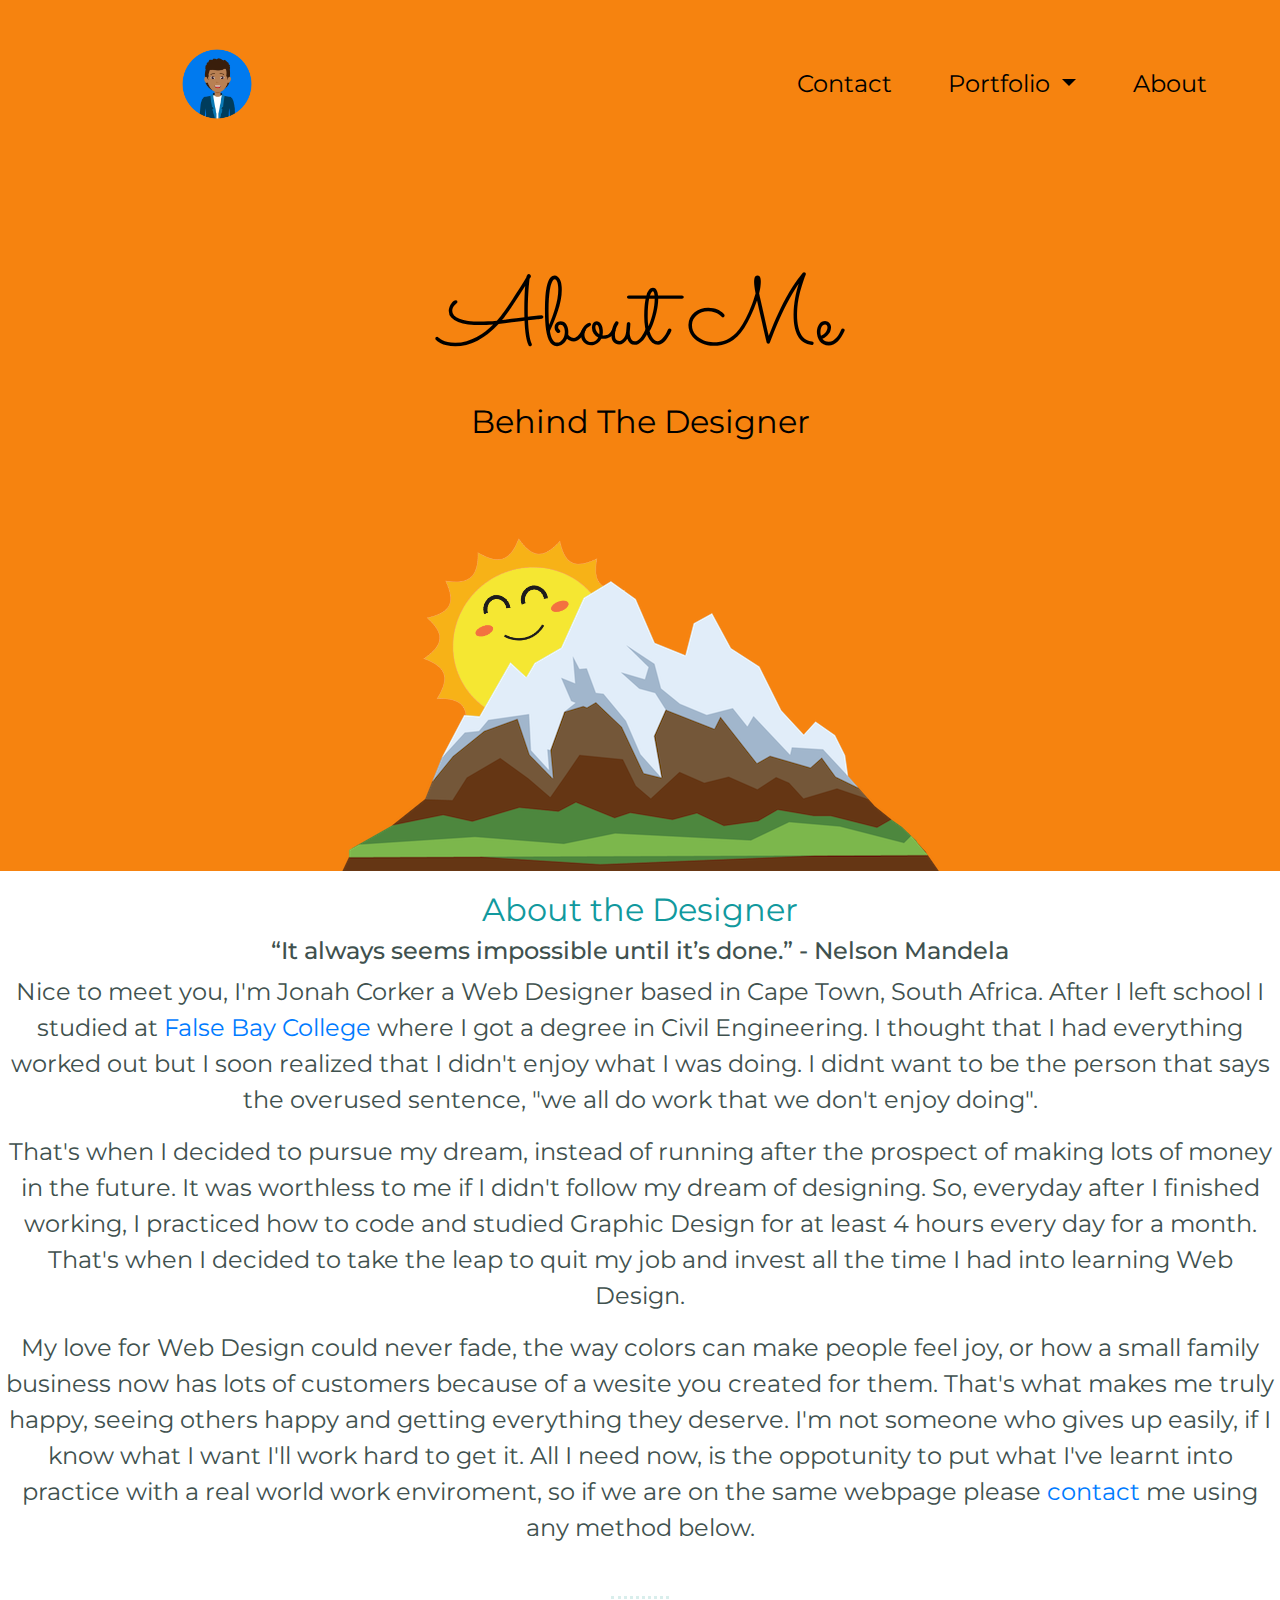
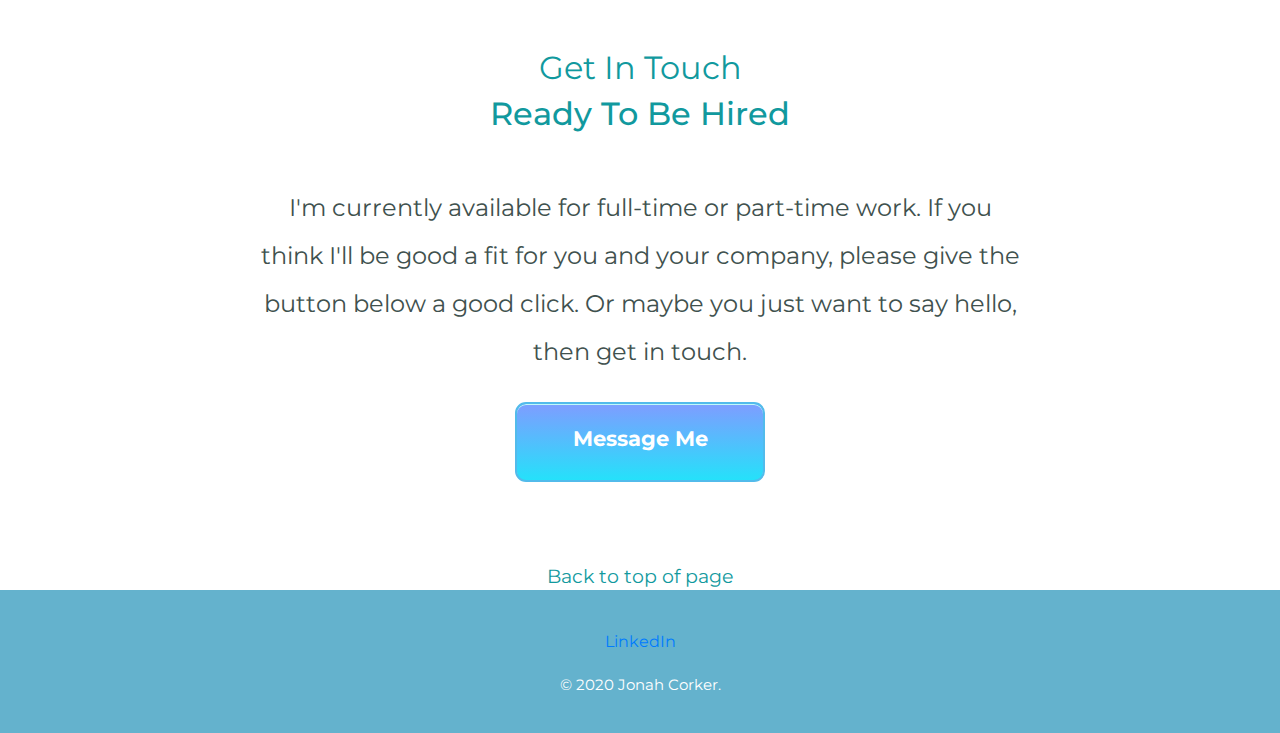
==== commit b467809e: "Add files via upload" ====
--- a/About.html
+++ b/About.html
@@ -73,11 +73,9 @@
 </div>
 
 
+<img class="Sunshineabout"src="images\sun.png" alt="smiling sun">
+<img class="mountainabout"src="images/mountain.png" alt="mountain">
 
-          <img class="Sunshine"src="images\sun.png" alt="smiling sun">
-
-
-          <img class="mountain"src="images/mountain.png" alt="mountain">
 
 </div>
 
--- a/css/styles.css
+++ b/css/styles.css
@@ -558,7 +558,29 @@
 }
 .about-link{
   color: black;
-  font-size: 1.3rem;
+  font-size: 1.5rem;
+}
+
+.about-dropper{
+  font-size: 1.2rem;
+}
+
+.about-dropper:hover{
+background-color: #fca652;
+
+}
+
+.mountainabout {
+  position: relative;
+}
+
+
+.Sunshineabout {
+  position: absolute;
+  right: 640px;
+  bottom: 120px;
+  width: 17%;
+  transform: rotate(330deg);
 }
 
 
